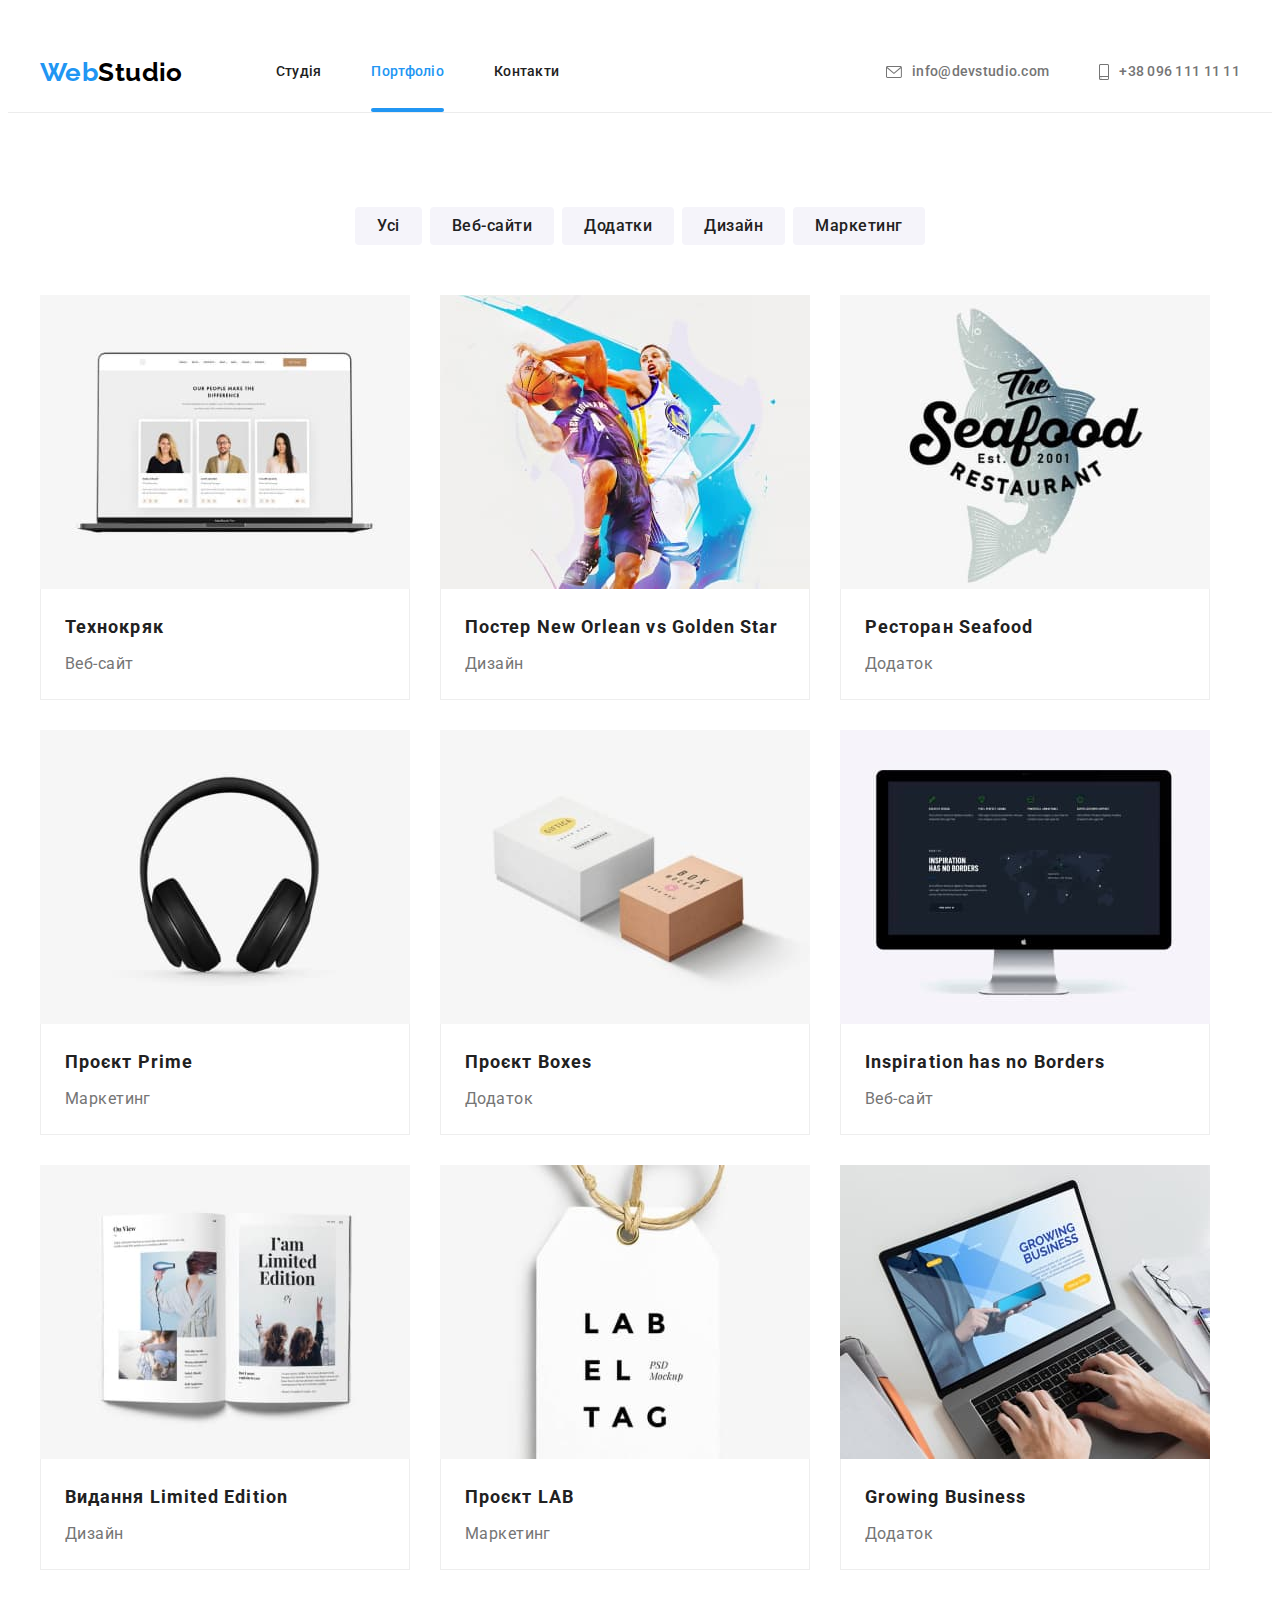
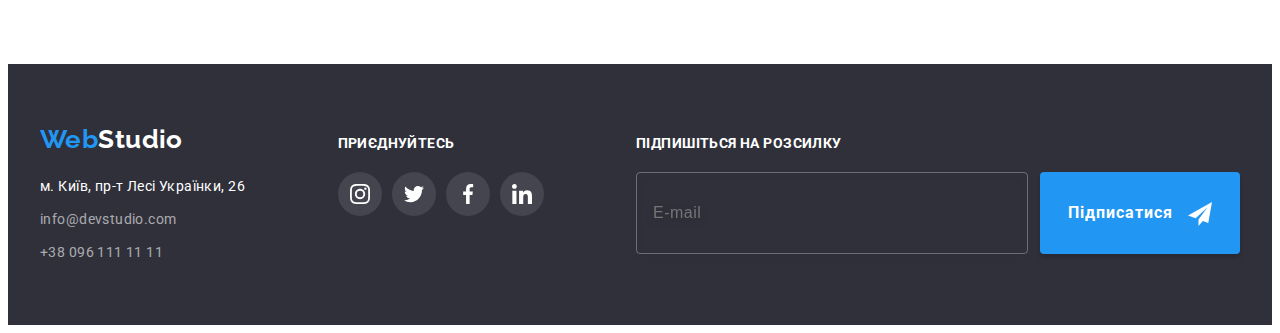
==== portfolio.html @ 9d27f226 "Initial commit" ====
<!DOCTYPE html>
<html lang="uk">
  <head>
    <meta charset="UTF-8" />
    <meta http-equiv="X-UA-Compatible" content="IE=edge" />
    <meta name="viewport" content="width=device-width, initial-scale=1.0" />
    <title>Portfolio</title>
    <link rel="preconnect" href="https://fonts.googleapis.com" />
    <link rel="preconnect" href="https://fonts.gstatic.com" crossorigin />
    <link
      href="https://fonts.googleapis.com/css2?family=Raleway:wght@700&family=Roboto:wght@400;500;700;900&display=swap"
      rel="stylesheet"
    />
    <link
      rel="stylesheet"
      href="https://cdnjs.cloudflare.com/ajax/libs/modern-normalize/1.1.0/modern-normalize.min.css"
      integrity="sha512-wpPYUAdjBVSE4KJnH1VR1HeZfpl1ub8YT/NKx4PuQ5NmX2tKuGu6U/JRp5y+Y8XG2tV+wKQpNHVUX03MfMFn9Q=="
      crossorigin="anonymous"
      referrerpolicy="no-referrer"
    />
    <link rel="stylesheet" href="./css/styles.css" />
  </head>
  <body>
    <header class="page-header">
      <div class="container header-container">
        <nav class="nav-header">
          <a class="logo logo-first" lang="en" href="./index.html"
            >Web<span class="logo-header">Studio</span></a
          >
          <ul class="list nav-list">
            <li>
              <a class="nav-link" href="./index.html">Студія</a>
            </li>
            <li>
              <a class="nav-link link-current" href="./portfolio.html">Портфоліо</a>
            </li>
            <li>
              <a class="nav-link" href="#">Контакти</a>
            </li>
          </ul>
        </nav>
        <div class="contact-box">
          <ul class="list contact-list">
            <li>
              <a class="contact-link" href="mailto:info@devstudio.com">
                <svg class="mail-icon" width="16" height="12">
                  <use href="./images/icons.svg#envelope"></use></svg
                >info@devstudio.com
              </a>
            </li>
            <li>
              <a class="contact-link" href="tel:+380961111111">
                <svg class="phone-icon" width="10" height="16">
                  <use href="./images/icons.svg#smartphone"></use></svg
                >+38 096 111 11 11</a
              >
            </li>
          </ul>
        </div>
      </div>
    </header>
    <main>
      <section class="section section-portfolio">
        <div class="container">
          <h1 class="visually-hidden">Наші роботи</h1>
          <ul class="list button-list">
            <li class="button-item">
              <button class="button-portfolio" type="button">Усі</button>
            </li>
            <li class="button-item">
              <button class="button-portfolio" type="button">Веб-сайти</button>
            </li>
            <li class="button-item">
              <button class="button-portfolio" type="button">Додатки</button>
            </li>
            <li class="button-item">
              <button class="button-portfolio" type="button">Дизайн</button>
            </li>
            <li class="button-item">
              <button class="button-portfolio" type="button">Маркетинг</button>
            </li>
          </ul>
          <ul class="list cards-list">
            <li class="card-item">
              <a href="" class="cards-link link">
                <div class="cards-wrap">
                  <img src="./images/work1.jpg" alt="Екран з картками співробітників" width="370" />
                  <p class="cards-text">
                    Ресурс пропонує комплексні пропозиції з різним рівнем функціоналу та сервісів.
                    Все це дозволить відвідувачу отримати вичерпні відомості про компанію чи
                    приватну особу.
                  </p>
                </div>
                <div class="works-box">
                  <h2 class="works-title">Технокряк</h2>
                  <p class="works-sub-title">Веб-сайт</p>
                </div>
              </a>
            </li>
            <li class="card-item">
              <a href="" class="cards-link link">
                <div class="cards-wrap">
                  <img src="./images/work2.jpg" alt="Два баскетболисти з м'ячем" width="370" />
                  <p class="cards-text">
                    Ресурс пропонує комплексні пропозиції з різним рівнем функціоналу та сервісів.
                    Все це дозволить відвідувачу отримати вичерпні відомості про компанію чи
                    приватну особу.
                  </p>
                </div>
                <div class="works-box">
                  <h2 class="works-title">
                    Постер <span lang="en">New Orlean vs Golden Star</span>
                  </h2>
                  <p class="works-sub-title">Дизайн</p>
                </div>
              </a>
            </li>
            <li class="card-item">
              <a href="" class="cards-link link">
                <div class="cards-wrap">
                  <img
                    src="./images/work3.jpg"
                    alt="Логотип ресторану морської кухні"
                    width="370"
                  />
                  <p class="cards-text">
                    Ресурс пропонує комплексні пропозиції з різним рівнем функціоналу та сервісів.
                    Все це дозволить відвідувачу отримати вичерпні відомості про компанію чи
                    приватну особу.
                  </p>
                </div>
                <div class="works-box">
                  <h2 class="works-title">Ресторан <span lang="en">Seafood</span></h2>
                  <p class="works-sub-title">Додаток</p>
                </div>
              </a>
            </li>
            <li class="card-item">
              <a href="" class="cards-link link">
                <div class="cards-wrap">
                  <img src="./images/work4.jpg" alt="Навушники" width="370" />
                  <p class="cards-text">
                    Ресурс пропонує комплексні пропозиції з різним рівнем функціоналу та сервісів.
                    Все це дозволить відвідувачу отримати вичерпні відомості про компанію чи
                    приватну особу.
                  </p>
                </div>
                <div class="works-box">
                  <h2 class="works-title">Проєкт <span lang="en">Prime</span></h2>
                  <p class="works-sub-title">Маркетинг</p>
                </div>
              </a>
            </li>
            <li class="card-item">
              <a href="" class="cards-link link">
                <div class="cards-wrap">
                  <img src="./images/work5.jpg" alt="Дві коробки" width="370" />
                  <p class="cards-text">
                    Ресурс пропонує комплексні пропозиції з різним рівнем функціоналу та сервісів.
                    Все це дозволить відвідувачу отримати вичерпні відомості про компанію чи
                    приватну особу.
                  </p>
                </div>
                <div class="works-box">
                  <h2 class="works-title">Проєкт <span lang="en">Boxes</span></h2>
                  <p class="works-sub-title">Додаток</p>
                </div>
              </a>
            </li>
            <li class="card-item">
              <a href="" class="cards-link link">
                <div class="cards-wrap">
                  <img src="./images/work6.jpg" alt="Комп'ютер" width="370" />
                  <p class="cards-text">
                    Ресурс пропонує комплексні пропозиції з різним рівнем функціоналу та сервісів.
                    Все це дозволить відвідувачу отримати вичерпні відомості про компанію чи
                    приватну особу.
                  </p>
                </div>
                <div class="works-box">
                  <h2 lang="en" class="works-title">Inspiration has no Borders</h2>
                  <p class="works-sub-title">Веб-сайт</p>
                </div>
              </a>
            </li>
            <li class="card-item">
              <a href="" class="cards-link link">
                <div class="cards-wrap">
                  <img src="./images/work7.jpg" alt="Відкрита книга" width="370" />
                  <p class="cards-text">
                    Ресурс пропонує комплексні пропозиції з різним рівнем функціоналу та сервісів.
                    Все це дозволить відвідувачу отримати вичерпні відомості про компанію чи
                    приватну особу.
                  </p>
                </div>
                <div class="works-box">
                  <h2 class="works-title">Видання <span lang="en">Limited Edition</span></h2>
                  <p class="works-sub-title">Дизайн</p>
                </div>
              </a>
            </li>
            <li class="card-item">
              <a href="" class="cards-link link">
                <div class="cards-wrap">
                  <img src="./images/work8.jpg" alt="Етикетка" width="370" />
                  <p class="cards-text">
                    Ресурс пропонує комплексні пропозиції з різним рівнем функціоналу та сервісів.
                    Все це дозволить відвідувачу отримати вичерпні відомості про компанію чи
                    приватну особу.
                  </p>
                </div>
                <div class="works-box">
                  <h2 class="works-title">Проєкт <span lang="en">LAB</span></h2>
                  <p class="works-sub-title">Маркетинг</p>
                </div>
              </a>
            </li>
            <li class="card-item">
              <a href="" class="cards-link link">
                <div class="cards-wrap">
                  <img src="./images/work9.jpg" alt="Робота на ноутбуці" width="370" />
                  <p class="cards-text">
                    Ресурс пропонує комплексні пропозиції з різним рівнем функціоналу та сервісів.
                    Все це дозволить відвідувачу отримати вичерпні відомості про компанію чи
                    приватну особу.
                  </p>
                </div>
                <div class="works-box">
                  <h2 class="works-title" lang="en">Growing Business</h2>
                  <p class="works-sub-title">Додаток</p>
                </div>
              </a>
            </li>
          </ul>
        </div>
      </section>
    </main>
    <footer class="footer">
      <div class="container footer-container">
        <div class="footer-box">
          <a class="logo logo-second" lang="en" href="./index.html"
            >Web<span class="logo-footer">Studio</span></a
          >
          <address>
            <ul class="list">
              <li class="address-item">
                <a
                  class="footer-address link"
                  href="https://goo.gl/maps/CPtrU1FHBa2aNyZL9"
                  target="_blank"
                  rel="noopener noreferrer nofollow"
                  >м. Київ, пр-т Лесі Українки, 26</a
                >
              </li>
              <li class="address-item">
                <a class="footer-link link" href="mailto:info@devstudio.com">info@devstudio.com</a>
              </li>
              <li class="address-item">
                <a class="footer-link link" href="tel:+380961111111">+38 096 111 11 11</a>
              </li>
            </ul>
          </address>
        </div>
        <div class="join">
          <p class="subscribe-title">Приєднуйтесь</p>
          <ul class="join-list list">
            <li class="join-item">
              <a class="join-link link" href=""
                ><svg width="20" height="20">
                  <use href="./images/icons.svg#instagram"></use>
                </svg>
              </a>
            </li>
            <li class="join-item">
              <a class="join-link link" href=""
                ><svg width="20" height="20">
                  <use href="./images/icons.svg#twitter"></use>
                </svg>
              </a>
            </li>
            <li class="join-item">
              <a class="join-link link" href=""
                ><svg width="20" height="20">
                  <use href="./images/icons.svg#facebook"></use>
                </svg>
              </a>
            </li>
            <li class="join-item">
              <a class="join-link link" href=""
                ><svg width="20" height="20">
                  <use href="./images/icons.svg#linkedin"></use>
                </svg>
              </a>
            </li>
          </ul>
        </div>
        <div class="subscribe">
          <p class="subscribe-title">Підпишіться на розсилку</p>
          <form class="subscribe-form">
            <input class="subscribe-input" type="email" name="e-mail" placeholder="E-mail" />
            <button type="submit" class="subscribe-button">
              Підписатися
              <svg width="24" height="24" class="subscribe-icon">
                <use href="./images/icons.svg#icon-send"></use>
              </svg>
            </button>
          </form>
        </div>
      </div>
    </footer>
  </body>
</html>
---- css/styles.css ----
:root {
  --primary-text-color: #757575;
  --primary-dark-color: #212121;
  --secondary-dark-color: #000000;
  --accent-color: #2196f3;
  --primary-light-color: #ffffff;
  --background-dark-color: #2f303a;
  --background-light-color: #f5f5f5;
  --background-secondary-light: #f5f4fa;
  --accent-secondary-color: #188ce8;
  --secondary-light-color: rgba(255, 255, 255, 0.6);
  --border-color: #ececec;
  --border-card-color: #eeeeee;
  --timing-function: cubic-bezier(0.4, 0, 0.2, 1);
}

body {
  background-color: var(--primary-light-color);
  color: var(--primary-text-color);
  font-family: 'Roboto', sans-serif;
  letter-spacing: 0.03em;
  font-size: 14px;
}

p,
h1,
h2,
h3,
h4,
h5,
h6 {
  margin: 0;
}
ul,
ol {
  margin: 0;
  padding-left: 0;
}
button {
  cursor: pointer;
}
address {
  font-style: normal;
}
img {
  display: block;
}

/*--------------------------HEADER---------------------------*/
.container {
  width: 1200px;
  padding-left: 15px;
  padding-right: 15px;
  margin: 0 auto;
  /*outline: 2px solid red;*/
}

.page-header {
  padding-top: 24px;
  border-bottom: 1px solid var(--border-color);
}

.section {
  padding-top: 94px;
  padding-bottom: 94px;
  margin: 0 auto;
}

.nav-header,
.nav-list,
.header-container,
.contact-list {
  display: flex;
  align-items: center;
}

.header-container {
  justify-content: space-between;
}

.nav-list,
.contact-list {
  gap: 50px;
}

.logo {
  font-family: 'Raleway';
  font-weight: 700;
  font-size: 26px;
  line-height: 1.19;
  color: var(--accent-color);
  text-decoration: none;
}

.logo-first {
  margin-right: 93px;
}
.logo-header {
  color: var(--secondary-dark-color);
}

.logo-footer {
  color: var(--primary-light-color);
}

.logo-second {
  display: inline-block;
  margin-bottom: 20px;
}

.list {
  list-style: none;
}

.mail-icon {
  margin-right: 10px;
  fill: currentColor;
}

.phone-icon {
  margin-right: 10px;
  fill: currentColor;
  padding: 0;
}

.nav-link,
.contact-link {
  display: flex;
  align-items: center;
  font-weight: 500;
  line-height: 1.14;
  letter-spacing: 0.02em;
  text-decoration: none;
}

.nav-link {
  color: var(--primary-dark-color);
  padding: 32px 0;
  transition: color 250ms var(--timing-function);
}

.contact-link {
  color: var(--primary-text-color);
  transition: color 250ms var(--timing-function);
}

.nav-link:hover,
.nav-link:focus {
  color: var(--accent-color);
}

.contact-link:hover,
.contact-link:focus {
  color: var(--accent-color);
}

.link-current {
  color: var(--accent-color);
  position: relative;
}

.link-current::after {
  content: '';
  position: absolute;
  bottom: 0%;
  display: block;
  width: 100%;
  height: 4px;
  background-color: var(--accent-color);
  border-radius: 2px;
}

.link {
  text-decoration: none;
}

/*--------------------HERO---------------------------*/
.main-section {
  max-width: 1600px;
  height: 600px;
  margin: 0 auto;
  background-color: var(--background-dark-color);
  background-image: linear-gradient(to right, rgba(47, 48, 58, 0.4), rgba(47, 48, 58, 0.4)),
    url(../images/hero.jpg);
  background-repeat: no-repeat;
  background-position: center;
  background-size: cover;
  text-align: center;
  padding-top: 200px;
  padding-bottom: 200px;
}

.main-title {
  max-width: 696px;
  height: 120px;
  margin: 0 auto;
  font-weight: 900;
  font-size: 44px;
  line-height: 1.36;
  letter-spacing: 0.06em;
  text-transform: uppercase;
  color: var(--primary-light-color);
}

.button {
  display: inline-block;
  box-sizing: border-box;
  padding: 10px 32px;
  margin-top: 30px;
  font-family: inherit;
  font-weight: 700;
  font-size: 16px;
  line-height: 1.88;
  letter-spacing: 0.06em;
  color: var(--primary-light-color);
  background-color: var(--accent-color);
  box-shadow: 0px 4px 4px rgba(0, 0, 0, 0.15);
  border-radius: 4px;
  border-color: transparent;
  transition: background-color 250ms var(--timing-function);
}

.button:hover,
.button:focus {
  background-color: var(--accent-secondary-color);
}

/*----------------НАШІ ПЕРЕВАГИ-------------------------*/

.visually-hidden {
  position: absolute;
  width: 1px;
  height: 1px;
  margin: -1px;
  border: 0;
  padding: 0;
  white-space: nowrap;
  clip-path: inset(100%);
  clip: rect(0 0 0 0);
  overflow: hidden;
}

.benefits-list {
  display: flex;
  gap: 30px;
}

.benefits-box {
  display: flex;
  width: 270px;
  height: 120px;
  justify-content: center;
  align-items: center;
  margin-bottom: 30px;
  background-color: var(--background-secondary-light);
  border-radius: 4px;
}

.section-title {
  margin-bottom: 50px;
  font-size: 36px;
  line-height: 1.17;
  text-align: center;
  color: var(--primary-dark-color);
}

.content-titles {
  margin-bottom: 10px;
  font-size: 14px;
  line-height: 1.14;
  text-transform: uppercase;
  color: var(--primary-dark-color);
}

.text {
  line-height: 1.71;
  color: var(--primary-text-color);
}

/*---------------------ЧИМ МИ ЗАЙМАЄМОСЯ-------------------------*/

.work-section {
  padding-top: 0px;
}

.work-list {
  display: flex;
  gap: 30px;
  margin-top: 50px;
}

.work-item {
  flex-basis: calc((100% - 60px) / 3);
  position: relative;
}

.work-thumb {
  font-family: 'Roboto';
  font-weight: 700;
  line-height: 1.14;
  text-transform: uppercase;
  text-align: center;
  color: var(--primary-light-color);
  padding-top: 27px;
  padding-bottom: 27px;
  width: 100%;

  background-color: rgba(47, 48, 58, 0.8);
  position: absolute;
  bottom: 0;
}

/*------------------------------------НАША КОМАНДА-----------------------------*/

.section-team {
  background-color: var(--background-secondary-light);
}

.staff-box {
  padding-top: 30px;
  padding-bottom: 30px;
}
.team-item {
  background-color: var(--primary-light-color);
  box-shadow: 0px 1px 3px rgba(0, 0, 0, 0.12), 0px 1px 1px rgba(0, 0, 0, 0.14),
    0px 2px 1px rgba(0, 0, 0, 0.2);
  border-radius: 0px 0px 4px 4px;
}

.team-list {
  display: flex;
  gap: 30px;
}

.team-item {
  width: calc((100% -90px) / 4);
}

.staff-title {
  margin-bottom: 10px;
  font-weight: 500;
  font-size: 16px;
  line-height: 1.19;
  text-align: center;
  color: var(--primary-dark-color);
}

.staff-position {
  font-size: 16px;
  line-height: 1.19;
  text-align: center;
  margin-bottom: 16px;
}

.team-social-list {
  display: flex;
  justify-content: center;
  align-items: center;
  gap: 10px;
}

.team-social-item {
  width: 44px;
  height: 44px;
}

.team-social-link {
  width: 100%;
  height: 100%;
  border-radius: 50%;
  display: flex;
  justify-content: center;
  align-items: center;
  fill: #afb1b8;
  transition: background-color 250ms var(--timing-function), fill 250ms var(--timing-function);
}

.team-social-link:hover,
.team-social-link:focus {
  background-color: var(--accent-color);
  fill: var(--primary-light-color);
}

/*---------------ПОСТІЙНІ КЛІЄНТИ------------------------*/

.clients-list {
  display: flex;
  gap: 30px;
}

.clients-link {
  width: 170px;
  height: 92px;
  border: 1px solid #afb1b8;
  border-radius: 4px;
  fill: #afb1b8;
  display: flex;
  justify-content: center;
  align-items: center;
  transition: fill 250ms var(--timing-function), border 250ms var(--timing-function);
}

.clients-link:hover,
.clients-link:focus {
  fill: var(--accent-color);
  border: 1px solid var(--accent-color);
}

/*---------------------FOOTER---------------------------------*/
.footer {
  background-color: #2f303a;
  padding-top: 60px;
  padding-bottom: 60px;
}

.footer-container {
  display: flex;
  align-items: baseline;
  justify-content: space-between;
}

.footer-address {
  display: inline-block;
  line-height: 1.71;
  color: var(--primary-light-color);
}

.address-item:not(:last-child) {
  margin-bottom: 9px;
}

.footer-link {
  display: inline-block;
  font-style: normal;
  line-height: 1.71;
  color: var(--secondary-light-color);
  transition: color 250ms var(--timing-function);
}

.footer-link:hover,
.footer-link:focus {
  color: var(--accent-color);
}

.join-list {
  display: flex;
  gap: 10px;
}
.join-item {
  width: 44px;
  height: 44px;
}

.join-link {
  width: 100%;
  height: 100%;
  display: flex;
  justify-content: center;
  align-items: center;
  border-radius: 50%;
  fill: var(--primary-light-color);
  background-color: rgba(255, 255, 255, 0.1);
  transition: background-color 250ms var(--timing-function);
}

.join-link:hover,
.join-link:focus {
  background-color: var(--accent-color);
}

.subscribe-title {
  font-style: normal;
  font-weight: 700;
  line-height: 1.14;
  text-transform: uppercase;
  color: var(--primary-light-color);
  margin-bottom: 20px;
}
.subscribe-form {
  display: flex;
}

.subscribe-input {
  width: 358px;
  height: 50px;
  margin-right: 12px;
  background-color: inherit;
  color: var(--primary-light-color);
  border: 1px solid rgba(255, 255, 255, 0.3);
  filter: drop-shadow(0px 4px 4px rgba(0, 0, 0, 0.15));
  border-radius: 4px;
  padding: 15px 16px;
}

.subscribe-input::placeholder {
  font-family: inherit;
  font-style: normal;
  font-weight: 400;
  font-size: 16px;
  line-height: 1.25;
  align-items: center;
  letter-spacing: 0.03em;
}
.subscribe-button {
  min-width: 200px;
  padding: 10px 28px;
  background-color: var(--accent-color);
  box-shadow: 0px 4px 4px rgba(0, 0, 0, 0.15);
  border-radius: 4px;
  border: transparent;
  font-family: inherit;
  font-style: normal;
  font-weight: 700;
  font-size: 16px;
  line-height: 1.88;
  align-items: center;
  text-align: center;
  letter-spacing: 0.06em;
  color: var(--primary-light-color);
  transition: background-color 250ms var(--timing-function);
}

.subscribe-button:hover,
.subscribe-button:focus {
  background-color: var(--accent-secondary-color);
}

.subscribe-icon {
  vertical-align: middle;
  margin-left: 10px;
}

/*----------------------PORTFOLIO------------------------------*/
.works-title {
  font-size: 18px;
  line-height: 2;
  letter-spacing: 0.06em;
  color: var(--primary-dark-color);
}

.works-sub-title {
  font-size: 16px;
  line-height: 1.88;
  color: var(--primary-text-color);
}

.button-portfolio {
  display: block;
  padding: 6px 22px;
  background: var(--background-secondary-light);
  font-family: inherit;
  font-weight: 500;
  font-size: 16px;
  line-height: 1.62;
  text-align: center;
  letter-spacing: 0.03em;
  color: var(--primary-dark-color);
  border-radius: 4px;
  border: transparent;
  transition-property: background-color, color, box-shadow;
  transition-duration: 250ms;
  transition-timing-function: var(--timing-function);
}

.button-portfolio:hover,
.button-portfolio:focus {
  background-color: var(--accent-color);
  color: var(--primary-light-color);
  box-shadow: 0px 3px 1px rgba(0, 0, 0, 0.1), 0px 1px 2px rgba(0, 0, 0, 0.08),
    0px 2px 2px rgba(0, 0, 0, 0.12);
}

.button-list {
  display: flex;
  justify-content: center;
  gap: 8px;
  margin-bottom: 50px;
}

.cards-list {
  display: flex;
  gap: 30px;
  flex-wrap: wrap;
  flex-basis: calc((100% - 60px) / 3);
}

.cards-link {
  display: block;
  transition: box-shadow 250ms var(--timing-function);
}
.cards-link:hover,
.cards-link:focus {
  box-shadow: 0px 1px 1px rgba(0, 0, 0, 0.12), 0px 4px 4px rgba(0, 0, 0, 0.06),
    1px 4px 6px rgba(0, 0, 0, 0.16);
}

.cards-wrap {
  position: relative;
  overflow: hidden;
}

.cards-text {
  position: absolute;
  top: 0;
  padding: 63px 24px;
  height: 100%;
  width: 100%;
  font-size: 18px;
  line-height: 1.56;
  color: var(--primary-light-color);
  background: rgba(33, 150, 243, 0.9);
  transform: translateY(100%);
  overflow: hidden;
  transition: transform 250ms var(--timing-function);
}

.card-item:hover .cards-text,
.card-item:focus .cards-text {
  transform: translateY(0%);
}

.works-box {
  padding: 20px 24px;
  border: 1px solid rgba(238, 238, 238, 1);
  border-top: none;
  background-color: rgba(255, 255, 255, 1);
}

.works-title {
  margin-bottom: 4px;
}

.backdrop {
  width: 100%;
  height: 100%;
  background-color: rgba(0, 0, 0, 0.1);
  position: fixed;
  top: 0;
  transition: opacity 250ms linear, visibility 300ms;
}

.modal {
  width: 528px;
  min-height: 581px;
  padding: 40px;
  background: var(--primary-light-color);
  box-shadow: 0px 1px 3px rgba(0, 0, 0, 0.12), 0px 1px 1px rgba(0, 0, 0, 0.14),
    0px 2px 1px rgba(0, 0, 0, 0.2);
  border-radius: 4px;
  position: absolute;
  top: 50%;
  left: 50%;
  transform: translate(-50%, -50%) scale(1);
  transition: transform 250ms linear;
}

.modal-close {
  width: 30px;
  height: 30px;
  background-color: transparent;
  border: 1px solid rgba(0, 0, 0, 0.1);
  border-radius: 50%;
  position: absolute;
  right: 8px;
  top: 8px;
  display: flex;
  align-items: center;
  justify-content: center;
}

.is-hidden {
  opacity: 0;
  visibility: hidden;
  pointer-events: none;
}

.is-hidden .modal {
  transform: translate(-50%, -50%) scale(0);
}

.modal-title {
  font-style: normal;
  font-weight: 700;
  font-size: 20px;
  line-height: 1.15;
  text-align: center;
  letter-spacing: 0.03em;
  color: var(--primary-dark-color);
  margin-bottom: 12px;
}

.input-field {
  margin-bottom: 10px;
}

.modal-label {
  font-style: normal;
  font-weight: 400;
  font-size: 12px;
  line-height: 1.17;
  letter-spacing: 0.01em;
  color: var(--primary-text-color);
  margin-bottom: 4px;
  display: block;
}

.input-wrap {
  position: relative;
}
.modal-input {
  width: 100%;
  height: 40px;
  border: 1px solid rgba(33, 33, 33, 0.2);
  border-radius: 4px;
  outline: transparent;
  cursor: pointer;
  padding: 12px 2px 12px 42px;
}

.modal-input:focus,
.modal-text:focus {
  border-color: var(--accent-color);
}

.modal-input:focus + .modal-icon {
  fill: var(--accent-color);
}

.modal-icon {
  position: absolute;
  left: 15px;
  top: 50%;
  transform: translateY(-50%);
}

.modal-text {
  display: block;
  width: 100%;
  height: 120px;
  padding: 12px 16px;
  resize: none;
  border: 1px solid rgba(33, 33, 33, 0.2);
  border-radius: 4px;
  outline: transparent;

  font-size: 12px;
  line-height: 1.17;
  letter-spacing: 0.01em;
}

.modal-button {
  display: block;
  box-sizing: border-box;
  padding: 10px 52px;
  margin: 0 auto;
  font-family: inherit;
  font-weight: 700;
  font-size: 16px;
  line-height: 1.88;
  letter-spacing: 0.06em;
  color: var(--primary-light-color);
  background-color: var(--accent-color);
  box-shadow: 0px 4px 4px rgba(0, 0, 0, 0.15);
  border-radius: 4px;
  border-color: transparent;
  transition: background-color 250ms var(--timing-function);
}

.modal-button:hover,
.modal-button:focus {
  background-color: var(--accent-secondary-color);
}

.policy-field {
  margin-top: 20px;
  margin-bottom: 30px;
  display: flex;
  justify-content: center;
}

.policy-label {
  display: flex;
  align-items: center;
}

.policy-icon {
  border: 2px solid var(--secondary-dark-color);
  border-radius: 2px;
  box-shadow: 0px 4px 4px rgba(0, 0, 0, 0.25);
  margin-right: 7px;
  transition: background-color 250ms var(--timing-function), border 250ms var(--timing-function);
}

.policy-link {
  color: var(--accent-color);
  margin-left: 3px;
}

.policy-input:checked + .policy-label > .policy-icon {
  background-color: var(--accent-color);
  border: #2196f3;
}
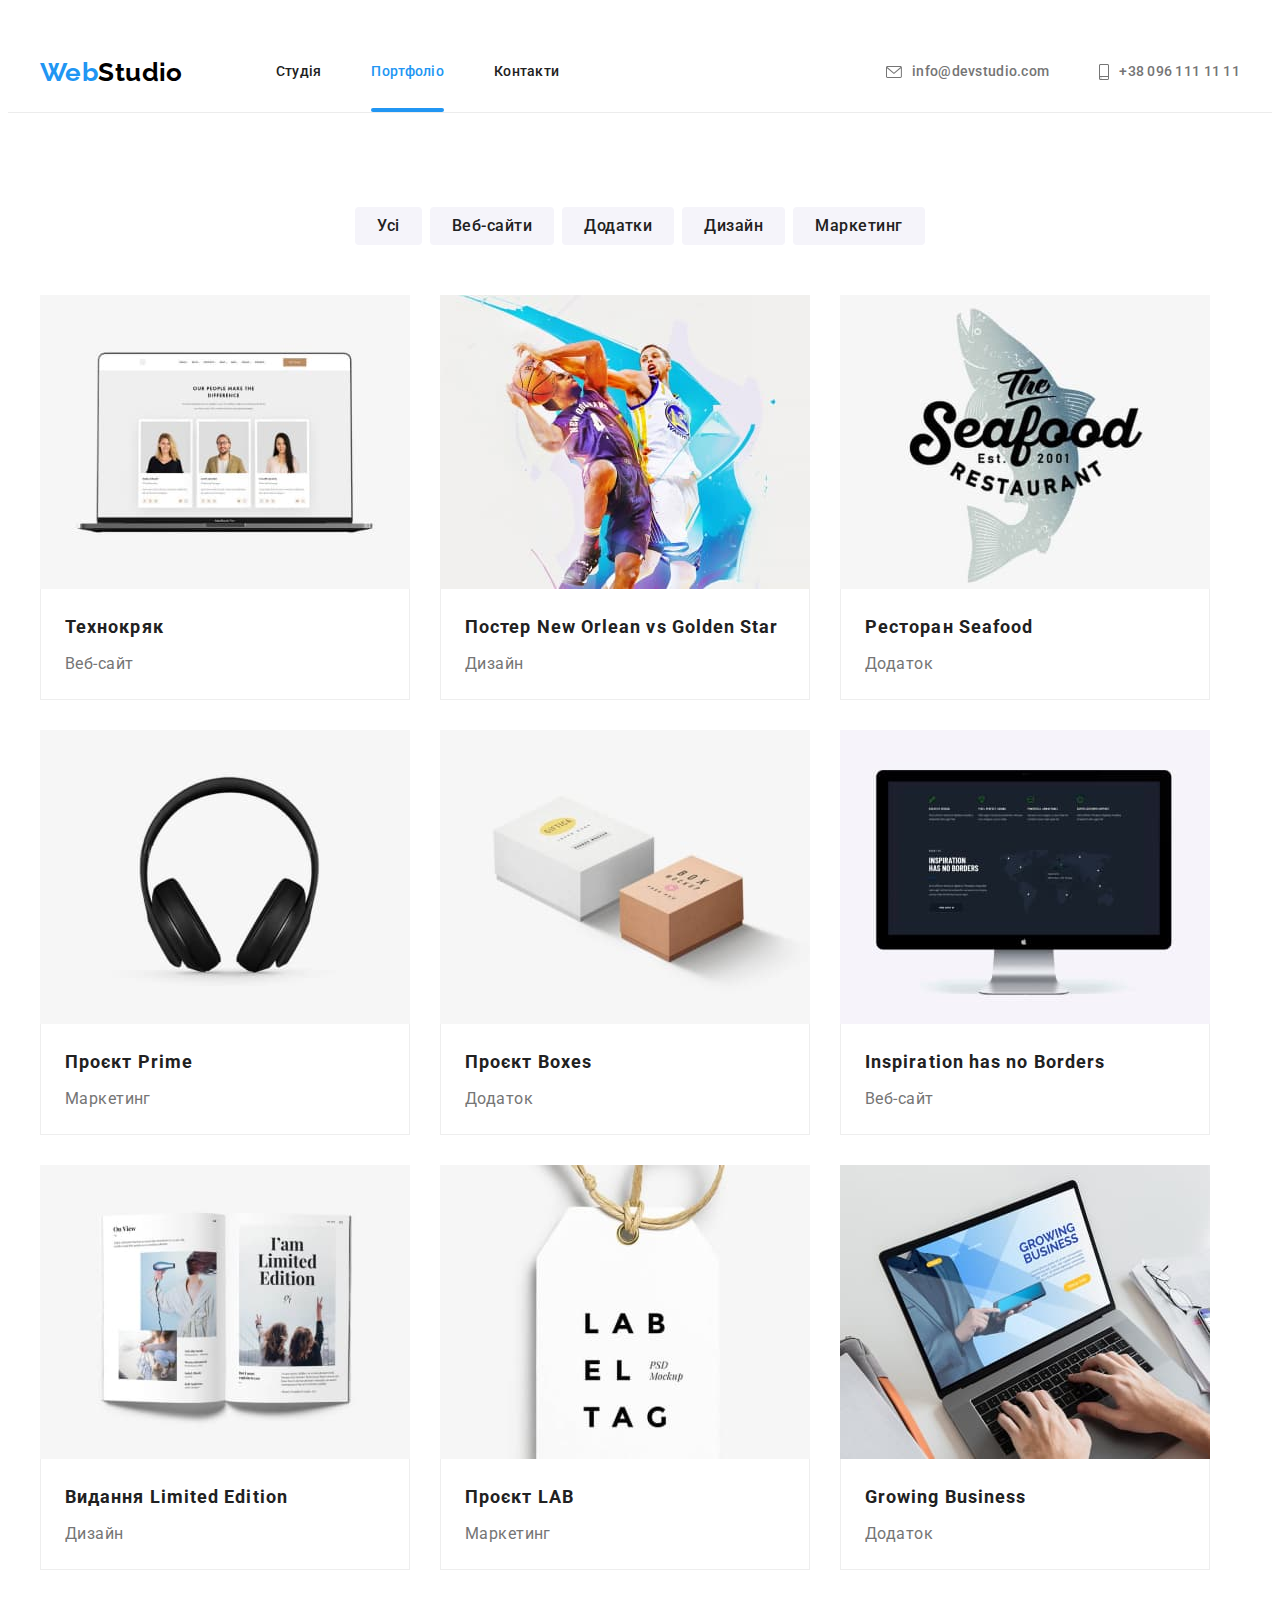
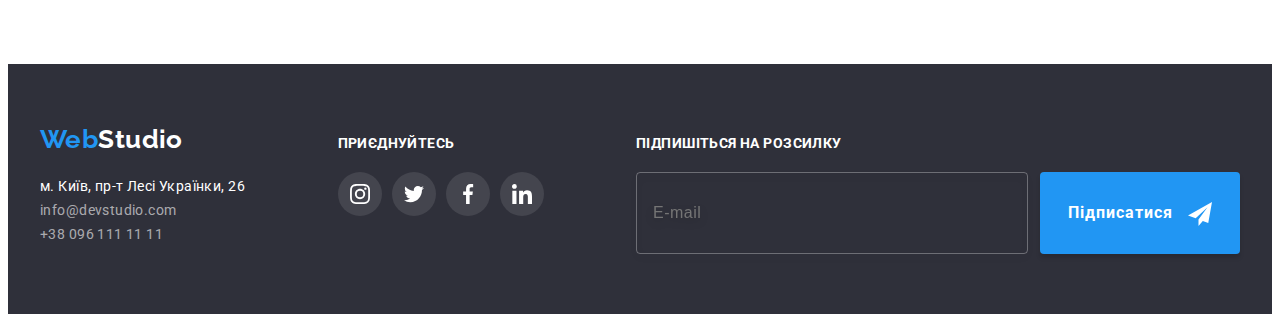
==== commit 8ba1f8a5: "add styles css" ====
--- a/portfolio.html
+++ b/portfolio.html
@@ -21,36 +21,36 @@
     <link rel="stylesheet" href="./css/styles.css" />
   </head>
   <body>
-    <header class="page-header">
-      <div class="container header-container">
-        <nav class="nav-header">
-          <a class="logo logo-first" lang="en" href="./index.html"
-            >Web<span class="logo-header">Studio</span></a
+    <header class="header">
+      <div class="container header__container">
+        <nav class="header__navigation">
+          <a class="logo header__logo" lang="en" href="./index.html"
+            >Web<span class="header__logo--dark">Studio</span></a
           >
           <ul class="list nav-list">
+            <li class="nav-list__item">
+              <a class="nav-list__link" href="./index.html">Студія</a>
+            </li>
+            <li class="nav-list__item">
+              <a class="nav-list__link link-current" href="./portfolio.html">Портфоліо</a>
+            </li>
+            <li class="nav-list__item">
+              <a class="nav-list__link" href="#">Контакти</a>
+            </li>
+          </ul>
+        </nav>
+        <div class="contact">
+          <ul class="list contact__list">
             <li>
-              <a class="nav-link" href="./index.html">Студія</a>
-            </li>
-            <li>
-              <a class="nav-link link-current" href="./portfolio.html">Портфоліо</a>
-            </li>
-            <li>
-              <a class="nav-link" href="#">Контакти</a>
-            </li>
-          </ul>
-        </nav>
-        <div class="contact-box">
-          <ul class="list contact-list">
-            <li>
-              <a class="contact-link" href="mailto:info@devstudio.com">
-                <svg class="mail-icon" width="16" height="12">
+              <a class="contact__link" href="mailto:info@devstudio.com">
+                <svg class="contact__mail-icon" width="16" height="12">
                   <use href="./images/icons.svg#envelope"></use></svg
                 >info@devstudio.com
               </a>
             </li>
             <li>
-              <a class="contact-link" href="tel:+380961111111">
-                <svg class="phone-icon" width="10" height="16">
+              <a class="contact__link" href="tel:+380961111111">
+                <svg class="contact__phone-icon" width="10" height="16">
                   <use href="./images/icons.svg#smartphone"></use></svg
                 >+38 096 111 11 11</a
               >
@@ -60,174 +60,174 @@
       </div>
     </header>
     <main>
-      <section class="section section-portfolio">
-        <div class="container">
+      <section class="portfolio section">
+        <div class="portfolio__container container">
           <h1 class="visually-hidden">Наші роботи</h1>
-          <ul class="list button-list">
-            <li class="button-item">
-              <button class="button-portfolio" type="button">Усі</button>
-            </li>
-            <li class="button-item">
-              <button class="button-portfolio" type="button">Веб-сайти</button>
-            </li>
-            <li class="button-item">
-              <button class="button-portfolio" type="button">Додатки</button>
-            </li>
-            <li class="button-item">
-              <button class="button-portfolio" type="button">Дизайн</button>
-            </li>
-            <li class="button-item">
-              <button class="button-portfolio" type="button">Маркетинг</button>
-            </li>
-          </ul>
-          <ul class="list cards-list">
-            <li class="card-item">
-              <a href="" class="cards-link link">
-                <div class="cards-wrap">
+          <ul class="button-list list">
+            <li class="button-list_item">
+              <button class="button-list__btn" type="button">Усі</button>
+            </li>
+            <li class="button-list__item">
+              <button class="button-list__btn" type="button">Веб-сайти</button>
+            </li>
+            <li class="button-list__item">
+              <button class="button-list__btn" type="button">Додатки</button>
+            </li>
+            <li class="button-list__item">
+              <button class="button-list__btn" type="button">Дизайн</button>
+            </li>
+            <li class="button-list__item">
+              <button class="button-list__btn" type="button">Маркетинг</button>
+            </li>
+          </ul>
+          <ul class="list cardset">
+            <li class="cardset__item">
+              <a href="" class="cardset__link link">
+                <div class="cardset__wrap">
                   <img src="./images/work1.jpg" alt="Екран з картками співробітників" width="370" />
-                  <p class="cards-text">
-                    Ресурс пропонує комплексні пропозиції з різним рівнем функціоналу та сервісів.
-                    Все це дозволить відвідувачу отримати вичерпні відомості про компанію чи
-                    приватну особу.
-                  </p>
-                </div>
-                <div class="works-box">
-                  <h2 class="works-title">Технокряк</h2>
-                  <p class="works-sub-title">Веб-сайт</p>
-                </div>
-              </a>
-            </li>
-            <li class="card-item">
-              <a href="" class="cards-link link">
-                <div class="cards-wrap">
+                  <p class="cardset__text">
+                    Ресурс пропонує комплексні пропозиції з різним рівнем функціоналу та сервісів.
+                    Все це дозволить відвідувачу отримати вичерпні відомості про компанію чи
+                    приватну особу.
+                  </p>
+                </div>
+                <div class="cardset__box">
+                  <h2 class="cardset__title">Технокряк</h2>
+                  <p class="cardset__sub-title">Веб-сайт</p>
+                </div>
+              </a>
+            </li>
+            <li class="cardset__item">
+              <a href="" class="cardset__link link">
+                <div class="cardset__wrap">
                   <img src="./images/work2.jpg" alt="Два баскетболисти з м'ячем" width="370" />
-                  <p class="cards-text">
-                    Ресурс пропонує комплексні пропозиції з різним рівнем функціоналу та сервісів.
-                    Все це дозволить відвідувачу отримати вичерпні відомості про компанію чи
-                    приватну особу.
-                  </p>
-                </div>
-                <div class="works-box">
-                  <h2 class="works-title">
+                  <p class="cardset__text">
+                    Ресурс пропонує комплексні пропозиції з різним рівнем функціоналу та сервісів.
+                    Все це дозволить відвідувачу отримати вичерпні відомості про компанію чи
+                    приватну особу.
+                  </p>
+                </div>
+                <div class="cardset__box">
+                  <h2 class="cardset__title">
                     Постер <span lang="en">New Orlean vs Golden Star</span>
                   </h2>
-                  <p class="works-sub-title">Дизайн</p>
-                </div>
-              </a>
-            </li>
-            <li class="card-item">
-              <a href="" class="cards-link link">
-                <div class="cards-wrap">
+                  <p class="cardset__sub-title">Дизайн</p>
+                </div>
+              </a>
+            </li>
+            <li class="cardset__item">
+              <a href="" class="cardset__link link">
+                <div class="cardset__wrap">
                   <img
                     src="./images/work3.jpg"
                     alt="Логотип ресторану морської кухні"
                     width="370"
                   />
-                  <p class="cards-text">
-                    Ресурс пропонує комплексні пропозиції з різним рівнем функціоналу та сервісів.
-                    Все це дозволить відвідувачу отримати вичерпні відомості про компанію чи
-                    приватну особу.
-                  </p>
-                </div>
-                <div class="works-box">
-                  <h2 class="works-title">Ресторан <span lang="en">Seafood</span></h2>
-                  <p class="works-sub-title">Додаток</p>
-                </div>
-              </a>
-            </li>
-            <li class="card-item">
-              <a href="" class="cards-link link">
-                <div class="cards-wrap">
+                  <p class="cardset__text">
+                    Ресурс пропонує комплексні пропозиції з різним рівнем функціоналу та сервісів.
+                    Все це дозволить відвідувачу отримати вичерпні відомості про компанію чи
+                    приватну особу.
+                  </p>
+                </div>
+                <div class="cardset__box">
+                  <h2 class="cardset__title">Ресторан <span lang="en">Seafood</span></h2>
+                  <p class="cardset__sub-title">Додаток</p>
+                </div>
+              </a>
+            </li>
+            <li class="cardset__item">
+              <a href="" class="cardset__link link">
+                <div class="cardset__wrap">
                   <img src="./images/work4.jpg" alt="Навушники" width="370" />
-                  <p class="cards-text">
-                    Ресурс пропонує комплексні пропозиції з різним рівнем функціоналу та сервісів.
-                    Все це дозволить відвідувачу отримати вичерпні відомості про компанію чи
-                    приватну особу.
-                  </p>
-                </div>
-                <div class="works-box">
-                  <h2 class="works-title">Проєкт <span lang="en">Prime</span></h2>
-                  <p class="works-sub-title">Маркетинг</p>
-                </div>
-              </a>
-            </li>
-            <li class="card-item">
-              <a href="" class="cards-link link">
-                <div class="cards-wrap">
+                  <p class="cardset__text">
+                    Ресурс пропонує комплексні пропозиції з різним рівнем функціоналу та сервісів.
+                    Все це дозволить відвідувачу отримати вичерпні відомості про компанію чи
+                    приватну особу.
+                  </p>
+                </div>
+                <div class="cardset__box">
+                  <h2 class="cardset__title">Проєкт <span lang="en">Prime</span></h2>
+                  <p class="cardset__sub-title">Маркетинг</p>
+                </div>
+              </a>
+            </li>
+            <li class="cardset__item">
+              <a href="" class="cardset__link link">
+                <div class="cardset__wrap">
                   <img src="./images/work5.jpg" alt="Дві коробки" width="370" />
-                  <p class="cards-text">
-                    Ресурс пропонує комплексні пропозиції з різним рівнем функціоналу та сервісів.
-                    Все це дозволить відвідувачу отримати вичерпні відомості про компанію чи
-                    приватну особу.
-                  </p>
-                </div>
-                <div class="works-box">
-                  <h2 class="works-title">Проєкт <span lang="en">Boxes</span></h2>
-                  <p class="works-sub-title">Додаток</p>
-                </div>
-              </a>
-            </li>
-            <li class="card-item">
-              <a href="" class="cards-link link">
-                <div class="cards-wrap">
+                  <p class="cardset__text">
+                    Ресурс пропонує комплексні пропозиції з різним рівнем функціоналу та сервісів.
+                    Все це дозволить відвідувачу отримати вичерпні відомості про компанію чи
+                    приватну особу.
+                  </p>
+                </div>
+                <div class="cardset__box">
+                  <h2 class="cardset__title">Проєкт <span lang="en">Boxes</span></h2>
+                  <p class="cardset__sub-title">Додаток</p>
+                </div>
+              </a>
+            </li>
+            <li class="cardset__item">
+              <a href="" class="cardset__link link">
+                <div class="cardset__wrap">
                   <img src="./images/work6.jpg" alt="Комп'ютер" width="370" />
-                  <p class="cards-text">
-                    Ресурс пропонує комплексні пропозиції з різним рівнем функціоналу та сервісів.
-                    Все це дозволить відвідувачу отримати вичерпні відомості про компанію чи
-                    приватну особу.
-                  </p>
-                </div>
-                <div class="works-box">
-                  <h2 lang="en" class="works-title">Inspiration has no Borders</h2>
-                  <p class="works-sub-title">Веб-сайт</p>
-                </div>
-              </a>
-            </li>
-            <li class="card-item">
-              <a href="" class="cards-link link">
-                <div class="cards-wrap">
+                  <p class="cardset__text">
+                    Ресурс пропонує комплексні пропозиції з різним рівнем функціоналу та сервісів.
+                    Все це дозволить відвідувачу отримати вичерпні відомості про компанію чи
+                    приватну особу.
+                  </p>
+                </div>
+                <div class="cardset__box">
+                  <h2 lang="en" class="cardset__title">Inspiration has no Borders</h2>
+                  <p class="cardset__sub-title">Веб-сайт</p>
+                </div>
+              </a>
+            </li>
+            <li class="cardset__item">
+              <a href="" class="cardset__link link">
+                <div class="cardset__wrap">
                   <img src="./images/work7.jpg" alt="Відкрита книга" width="370" />
-                  <p class="cards-text">
-                    Ресурс пропонує комплексні пропозиції з різним рівнем функціоналу та сервісів.
-                    Все це дозволить відвідувачу отримати вичерпні відомості про компанію чи
-                    приватну особу.
-                  </p>
-                </div>
-                <div class="works-box">
-                  <h2 class="works-title">Видання <span lang="en">Limited Edition</span></h2>
-                  <p class="works-sub-title">Дизайн</p>
-                </div>
-              </a>
-            </li>
-            <li class="card-item">
-              <a href="" class="cards-link link">
-                <div class="cards-wrap">
+                  <p class="cardset__text">
+                    Ресурс пропонує комплексні пропозиції з різним рівнем функціоналу та сервісів.
+                    Все це дозволить відвідувачу отримати вичерпні відомості про компанію чи
+                    приватну особу.
+                  </p>
+                </div>
+                <div class="cardset__box">
+                  <h2 class="cardset__title">Видання <span lang="en">Limited Edition</span></h2>
+                  <p class="cardset__sub-title">Дизайн</p>
+                </div>
+              </a>
+            </li>
+            <li class="cardset__item">
+              <a href="" class="cardset__link link">
+                <div class="cardset__wrap">
                   <img src="./images/work8.jpg" alt="Етикетка" width="370" />
-                  <p class="cards-text">
-                    Ресурс пропонує комплексні пропозиції з різним рівнем функціоналу та сервісів.
-                    Все це дозволить відвідувачу отримати вичерпні відомості про компанію чи
-                    приватну особу.
-                  </p>
-                </div>
-                <div class="works-box">
-                  <h2 class="works-title">Проєкт <span lang="en">LAB</span></h2>
-                  <p class="works-sub-title">Маркетинг</p>
-                </div>
-              </a>
-            </li>
-            <li class="card-item">
-              <a href="" class="cards-link link">
-                <div class="cards-wrap">
+                  <p class="cardset__text">
+                    Ресурс пропонує комплексні пропозиції з різним рівнем функціоналу та сервісів.
+                    Все це дозволить відвідувачу отримати вичерпні відомості про компанію чи
+                    приватну особу.
+                  </p>
+                </div>
+                <div class="cardset__box">
+                  <h2 class="cardset__title">Проєкт <span lang="en">LAB</span></h2>
+                  <p class="cardset__sub-title">Маркетинг</p>
+                </div>
+              </a>
+            </li>
+            <li class="cardset__item">
+              <a href="" class="cardset__link link">
+                <div class="cardset__wrap">
                   <img src="./images/work9.jpg" alt="Робота на ноутбуці" width="370" />
-                  <p class="cards-text">
-                    Ресурс пропонує комплексні пропозиції з різним рівнем функціоналу та сервісів.
-                    Все це дозволить відвідувачу отримати вичерпні відомості про компанію чи
-                    приватну особу.
-                  </p>
-                </div>
-                <div class="works-box">
-                  <h2 class="works-title" lang="en">Growing Business</h2>
-                  <p class="works-sub-title">Додаток</p>
+                  <p class="cardset__text">
+                    Ресурс пропонує комплексні пропозиції з різним рівнем функціоналу та сервісів.
+                    Все це дозволить відвідувачу отримати вичерпні відомості про компанію чи
+                    приватну особу.
+                  </p>
+                </div>
+                <div class="cardset__box">
+                  <h2 class="cardset__title" lang="en">Growing Business</h2>
+                  <p class="cardset__sub-title">Додаток</p>
                 </div>
               </a>
             </li>
@@ -236,57 +236,61 @@
       </section>
     </main>
     <footer class="footer">
-      <div class="container footer-container">
+      <div class="container footer__container">
         <div class="footer-box">
-          <a class="logo logo-second" lang="en" href="./index.html"
-            >Web<span class="logo-footer">Studio</span></a
+          <a class="footer__logo logo" lang="en" href="./index.html"
+            >Web<span class="footer__logo--light">Studio</span></a
           >
           <address>
-            <ul class="list">
-              <li class="address-item">
+            <ul class="address-list list">
+              <li class="address-list__item">
                 <a
-                  class="footer-address link"
+                  class="address-list__link link"
                   href="https://goo.gl/maps/CPtrU1FHBa2aNyZL9"
                   target="_blank"
                   rel="noopener noreferrer nofollow"
                   >м. Київ, пр-т Лесі Українки, 26</a
                 >
               </li>
-              <li class="address-item">
-                <a class="footer-link link" href="mailto:info@devstudio.com">info@devstudio.com</a>
+              <li class="address-list__item">
+                <a class="address-list__contact-link link" href="mailto:info@devstudio.com"
+                  >info@devstudio.com</a
+                >
               </li>
-              <li class="address-item">
-                <a class="footer-link link" href="tel:+380961111111">+38 096 111 11 11</a>
+              <li class="address-list__item">
+                <a class="address-list__contact-link link" href="tel:+380961111111"
+                  >+38 096 111 11 11</a
+                >
               </li>
             </ul>
           </address>
         </div>
         <div class="join">
-          <p class="subscribe-title">Приєднуйтесь</p>
+          <p class="join__title">Приєднуйтесь</p>
           <ul class="join-list list">
-            <li class="join-item">
-              <a class="join-link link" href=""
+            <li class="join-list__item">
+              <a class="join-list__link link" href=""
                 ><svg width="20" height="20">
                   <use href="./images/icons.svg#instagram"></use>
                 </svg>
               </a>
             </li>
-            <li class="join-item">
-              <a class="join-link link" href=""
+            <li class="join-list__item">
+              <a class="join-list__link link" href=""
                 ><svg width="20" height="20">
                   <use href="./images/icons.svg#twitter"></use>
                 </svg>
               </a>
             </li>
-            <li class="join-item">
-              <a class="join-link link" href=""
+            <li class="join-list__item">
+              <a class="join-list__link link" href=""
                 ><svg width="20" height="20">
                   <use href="./images/icons.svg#facebook"></use>
                 </svg>
               </a>
             </li>
-            <li class="join-item">
-              <a class="join-link link" href=""
+            <li class="join-list__item">
+              <a class="join-list__link link" href=""
                 ><svg width="20" height="20">
                   <use href="./images/icons.svg#linkedin"></use>
                 </svg>
@@ -295,12 +299,12 @@
           </ul>
         </div>
         <div class="subscribe">
-          <p class="subscribe-title">Підпишіться на розсилку</p>
-          <form class="subscribe-form">
-            <input class="subscribe-input" type="email" name="e-mail" placeholder="E-mail" />
-            <button type="submit" class="subscribe-button">
+          <p class="subscribe__title">Підпишіться на розсилку</p>
+          <form class="subscribe__form">
+            <input class="subscribe__input" type="email" name="e-mail" placeholder="E-mail" />
+            <button type="submit" class="subscribe__button">
               Підписатися
-              <svg width="24" height="24" class="subscribe-icon">
+              <svg width="24" height="24" class="subscribe__icon">
                 <use href="./images/icons.svg#icon-send"></use>
               </svg>
             </button>
--- a/css/styles.css
+++ b/css/styles.css
@@ -55,7 +55,7 @@
   /*outline: 2px solid red;*/
 }
 
-.page-header {
+.header {
   padding-top: 24px;
   border-bottom: 1px solid var(--border-color);
 }
@@ -66,20 +66,20 @@
   margin: 0 auto;
 }
 
-.nav-header,
+.header__navigation,
 .nav-list,
-.header-container,
-.contact-list {
-  display: flex;
-  align-items: center;
-}
-
-.header-container {
+.header__container,
+.contact__list {
+  display: flex;
+  align-items: center;
+}
+
+.header__container {
   justify-content: space-between;
 }
 
 .nav-list,
-.contact-list {
+.contact__list {
   gap: 50px;
 }
 
@@ -92,18 +92,18 @@
   text-decoration: none;
 }
 
-.logo-first {
+.header__logo {
   margin-right: 93px;
 }
-.logo-header {
+.header__logo--dark {
   color: var(--secondary-dark-color);
 }
 
-.logo-footer {
-  color: var(--primary-light-color);
-}
-
-.logo-second {
+.footer__logo--light {
+  color: var(--primary-light-color);
+}
+
+.footer__logo {
   display: inline-block;
   margin-bottom: 20px;
 }
@@ -112,19 +112,19 @@
   list-style: none;
 }
 
-.mail-icon {
+.contact__mail-icon {
   margin-right: 10px;
   fill: currentColor;
 }
 
-.phone-icon {
+.contact__phone-icon {
   margin-right: 10px;
   fill: currentColor;
   padding: 0;
 }
 
-.nav-link,
-.contact-link {
+.nav-list__link,
+.contact__link {
   display: flex;
   align-items: center;
   font-weight: 500;
@@ -133,24 +133,24 @@
   text-decoration: none;
 }
 
-.nav-link {
+.nav-list__link {
   color: var(--primary-dark-color);
   padding: 32px 0;
   transition: color 250ms var(--timing-function);
 }
 
-.contact-link {
+.contact__link {
   color: var(--primary-text-color);
   transition: color 250ms var(--timing-function);
 }
 
-.nav-link:hover,
-.nav-link:focus {
+.nav-list__link:hover,
+.nav-list__link:focus {
   color: var(--accent-color);
 }
 
-.contact-link:hover,
-.contact-link:focus {
+.contact__link:hover,
+.contact__link:focus {
   color: var(--accent-color);
 }
 
@@ -175,7 +175,7 @@
 }
 
 /*--------------------HERO---------------------------*/
-.main-section {
+.hero {
   max-width: 1600px;
   height: 600px;
   margin: 0 auto;
@@ -190,7 +190,7 @@
   padding-bottom: 200px;
 }
 
-.main-title {
+.hero__title {
   max-width: 696px;
   height: 120px;
   margin: 0 auto;
@@ -202,7 +202,7 @@
   color: var(--primary-light-color);
 }
 
-.button {
+.hero__button {
   display: inline-block;
   box-sizing: border-box;
   padding: 10px 32px;
@@ -220,8 +220,8 @@
   transition: background-color 250ms var(--timing-function);
 }
 
-.button:hover,
-.button:focus {
+.hero__button:hover,
+.hero__button:focus {
   background-color: var(--accent-secondary-color);
 }
 
@@ -240,12 +240,12 @@
   overflow: hidden;
 }
 
-.benefits-list {
+.card-list {
   display: flex;
   gap: 30px;
 }
 
-.benefits-box {
+.card-list__wrapper {
   display: flex;
   width: 270px;
   height: 120px;
@@ -264,7 +264,7 @@
   color: var(--primary-dark-color);
 }
 
-.content-titles {
+.card-list__title {
   margin-bottom: 10px;
   font-size: 14px;
   line-height: 1.14;
@@ -272,14 +272,14 @@
   color: var(--primary-dark-color);
 }
 
-.text {
+.card-list__text {
   line-height: 1.71;
   color: var(--primary-text-color);
 }
 
 /*---------------------ЧИМ МИ ЗАЙМАЄМОСЯ-------------------------*/
 
-.work-section {
+.work {
   padding-top: 0px;
 }
 
@@ -289,12 +289,12 @@
   margin-top: 50px;
 }
 
-.work-item {
+.work-list__item {
   flex-basis: calc((100% - 60px) / 3);
   position: relative;
 }
 
-.work-thumb {
+.work-list__thumb {
   font-family: 'Roboto';
   font-weight: 700;
   line-height: 1.14;
@@ -312,15 +312,15 @@
 
 /*------------------------------------НАША КОМАНДА-----------------------------*/
 
-.section-team {
+.team {
   background-color: var(--background-secondary-light);
 }
 
-.staff-box {
+.team-list__box {
   padding-top: 30px;
   padding-bottom: 30px;
 }
-.team-item {
+.team-list__item {
   background-color: var(--primary-light-color);
   box-shadow: 0px 1px 3px rgba(0, 0, 0, 0.12), 0px 1px 1px rgba(0, 0, 0, 0.14),
     0px 2px 1px rgba(0, 0, 0, 0.2);
@@ -332,11 +332,11 @@
   gap: 30px;
 }
 
-.team-item {
+.team-list__item {
   width: calc((100% -90px) / 4);
 }
 
-.staff-title {
+.team-list__title {
   margin-bottom: 10px;
   font-weight: 500;
   font-size: 16px;
@@ -345,26 +345,26 @@
   color: var(--primary-dark-color);
 }
 
-.staff-position {
+.team-list__text {
   font-size: 16px;
   line-height: 1.19;
   text-align: center;
   margin-bottom: 16px;
 }
 
-.team-social-list {
+.social-list {
   display: flex;
   justify-content: center;
   align-items: center;
   gap: 10px;
 }
 
-.team-social-item {
+.social-list__item {
   width: 44px;
   height: 44px;
 }
 
-.team-social-link {
+.social-list__link {
   width: 100%;
   height: 100%;
   border-radius: 50%;
@@ -375,20 +375,20 @@
   transition: background-color 250ms var(--timing-function), fill 250ms var(--timing-function);
 }
 
-.team-social-link:hover,
-.team-social-link:focus {
+.social-list__link:hover,
+.social-list__link:focus {
   background-color: var(--accent-color);
   fill: var(--primary-light-color);
 }
 
 /*---------------ПОСТІЙНІ КЛІЄНТИ------------------------*/
 
-.clients-list {
+.icon-list {
   display: flex;
   gap: 30px;
 }
 
-.clients-link {
+.icon-list__link {
   width: 170px;
   height: 92px;
   border: 1px solid #afb1b8;
@@ -400,8 +400,8 @@
   transition: fill 250ms var(--timing-function), border 250ms var(--timing-function);
 }
 
-.clients-link:hover,
-.clients-link:focus {
+.icon-list__link:hover,
+.icon-list__link:focus {
   fill: var(--accent-color);
   border: 1px solid var(--accent-color);
 }
@@ -413,13 +413,13 @@
   padding-bottom: 60px;
 }
 
-.footer-container {
+.footer__container {
   display: flex;
   align-items: baseline;
   justify-content: space-between;
 }
 
-.footer-address {
+.address-list__link {
   display: inline-block;
   line-height: 1.71;
   color: var(--primary-light-color);
@@ -429,7 +429,7 @@
   margin-bottom: 9px;
 }
 
-.footer-link {
+.address-list__contact-link {
   display: inline-block;
   font-style: normal;
   line-height: 1.71;
@@ -437,8 +437,8 @@
   transition: color 250ms var(--timing-function);
 }
 
-.footer-link:hover,
-.footer-link:focus {
+.address-list__contact-link:hover,
+.address-list__contact-link:focus {
   color: var(--accent-color);
 }
 
@@ -446,12 +446,12 @@
   display: flex;
   gap: 10px;
 }
-.join-item {
+.join-list__item {
   width: 44px;
   height: 44px;
 }
 
-.join-link {
+.join-list__link {
   width: 100%;
   height: 100%;
   display: flex;
@@ -463,12 +463,13 @@
   transition: background-color 250ms var(--timing-function);
 }
 
-.join-link:hover,
-.join-link:focus {
+.join-list__link:hover,
+.join-list__link:focus {
   background-color: var(--accent-color);
 }
 
-.subscribe-title {
+.subscribe__title,
+.join__title {
   font-style: normal;
   font-weight: 700;
   line-height: 1.14;
@@ -476,11 +477,11 @@
   color: var(--primary-light-color);
   margin-bottom: 20px;
 }
-.subscribe-form {
-  display: flex;
-}
-
-.subscribe-input {
+.subscribe__form {
+  display: flex;
+}
+
+.subscribe__input {
   width: 358px;
   height: 50px;
   margin-right: 12px;
@@ -492,7 +493,7 @@
   padding: 15px 16px;
 }
 
-.subscribe-input::placeholder {
+.subscribe__input::placeholder {
   font-family: inherit;
   font-style: normal;
   font-weight: 400;
@@ -501,7 +502,7 @@
   align-items: center;
   letter-spacing: 0.03em;
 }
-.subscribe-button {
+.subscribe__button {
   min-width: 200px;
   padding: 10px 28px;
   background-color: var(--accent-color);
@@ -520,31 +521,19 @@
   transition: background-color 250ms var(--timing-function);
 }
 
-.subscribe-button:hover,
-.subscribe-button:focus {
+.subscribe__button:hover,
+.subscribe__button:focus {
   background-color: var(--accent-secondary-color);
 }
 
-.subscribe-icon {
+.subscribe__icon {
   vertical-align: middle;
   margin-left: 10px;
 }
 
 /*----------------------PORTFOLIO------------------------------*/
-.works-title {
-  font-size: 18px;
-  line-height: 2;
-  letter-spacing: 0.06em;
-  color: var(--primary-dark-color);
-}
-
-.works-sub-title {
-  font-size: 16px;
-  line-height: 1.88;
-  color: var(--primary-text-color);
-}
-
-.button-portfolio {
+
+.button-list__btn {
   display: block;
   padding: 6px 22px;
   background: var(--background-secondary-light);
@@ -562,8 +551,8 @@
   transition-timing-function: var(--timing-function);
 }
 
-.button-portfolio:hover,
-.button-portfolio:focus {
+.button-list__btn:hover,
+.button-list__btn:focus {
   background-color: var(--accent-color);
   color: var(--primary-light-color);
   box-shadow: 0px 3px 1px rgba(0, 0, 0, 0.1), 0px 1px 2px rgba(0, 0, 0, 0.08),
@@ -577,29 +566,29 @@
   margin-bottom: 50px;
 }
 
-.cards-list {
+.cardset {
   display: flex;
   gap: 30px;
   flex-wrap: wrap;
   flex-basis: calc((100% - 60px) / 3);
 }
 
-.cards-link {
+.cardset__link {
   display: block;
   transition: box-shadow 250ms var(--timing-function);
 }
-.cards-link:hover,
-.cards-link:focus {
+.cardset__link:hover,
+.cardset__link:focus {
   box-shadow: 0px 1px 1px rgba(0, 0, 0, 0.12), 0px 4px 4px rgba(0, 0, 0, 0.06),
     1px 4px 6px rgba(0, 0, 0, 0.16);
 }
 
-.cards-wrap {
+.cardset__wrap {
   position: relative;
   overflow: hidden;
 }
 
-.cards-text {
+.cardset__text {
   position: absolute;
   top: 0;
   padding: 63px 24px;
@@ -614,21 +603,36 @@
   transition: transform 250ms var(--timing-function);
 }
 
-.card-item:hover .cards-text,
-.card-item:focus .cards-text {
+.cardset__item:hover .cardset__text,
+.cardset__item:focus .cardset__text {
   transform: translateY(0%);
 }
 
-.works-box {
+.cardset__box {
   padding: 20px 24px;
   border: 1px solid rgba(238, 238, 238, 1);
   border-top: none;
   background-color: rgba(255, 255, 255, 1);
 }
 
-.works-title {
+.cardset__title {
   margin-bottom: 4px;
 }
+
+.cardset__title {
+  font-size: 18px;
+  line-height: 2;
+  letter-spacing: 0.06em;
+  color: var(--primary-dark-color);
+}
+
+.cardset__sub-title {
+  font-size: 16px;
+  line-height: 1.88;
+  color: var(--primary-text-color);
+}
+
+/* МОДАЛЬНЕ ВІКНО */
 
 .backdrop {
   width: 100%;
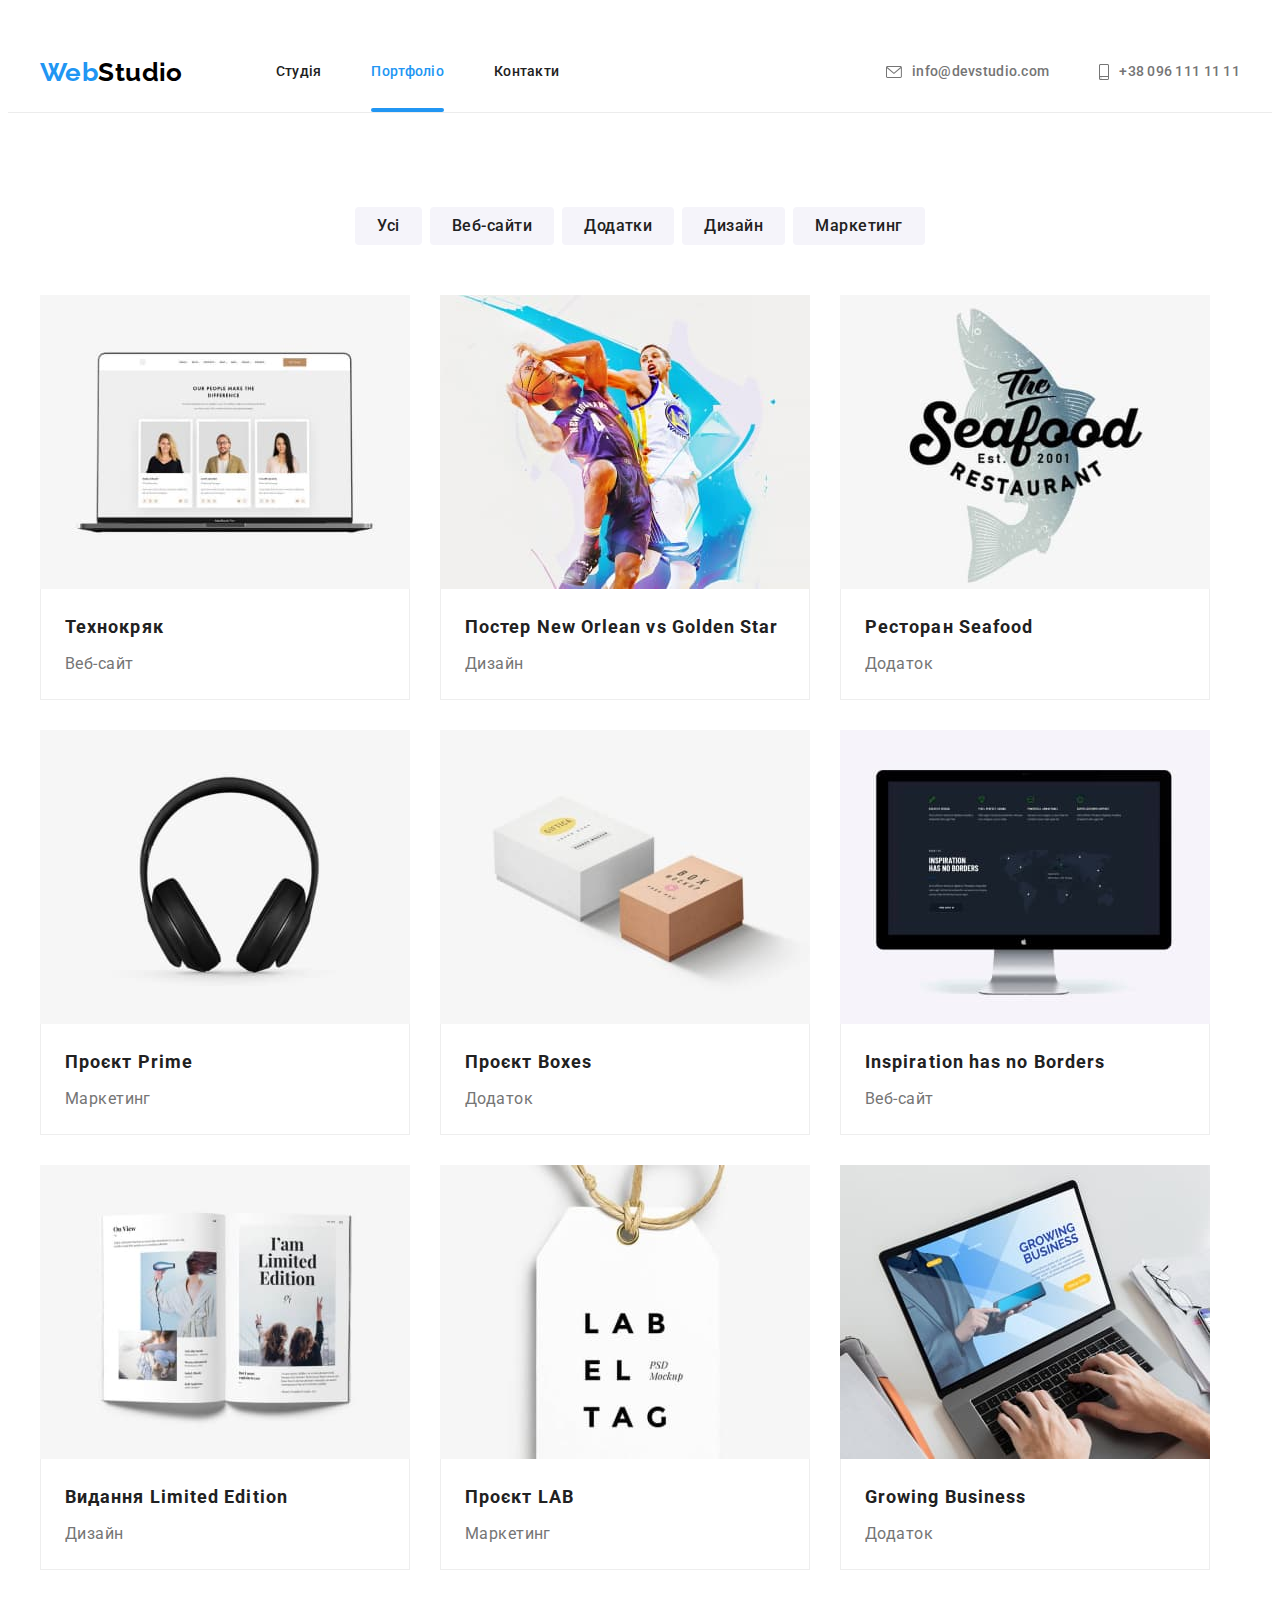
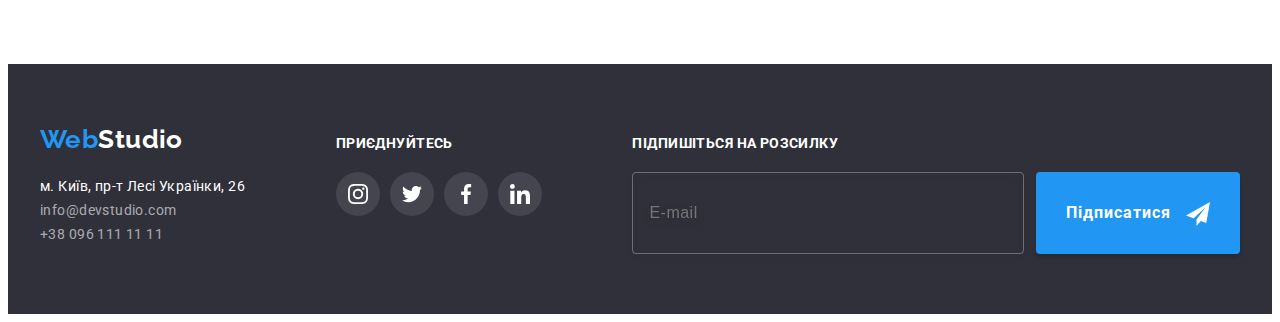
==== commit 0ca087ff: "add styles sass" ====
--- a/portfolio.html
+++ b/portfolio.html
@@ -18,7 +18,8 @@
       crossorigin="anonymous"
       referrerpolicy="no-referrer"
     />
-    <link rel="stylesheet" href="./css/styles.css" />
+    <!-- <link rel="stylesheet" href="./css/styles.css" /> -->
+    <link rel="stylesheet" href="./css/main.min.css" />
   </head>
   <body>
     <header class="header">
@@ -29,27 +30,27 @@
           >
           <ul class="list nav-list">
             <li class="nav-list__item">
-              <a class="nav-list__link" href="./index.html">Студія</a>
+              <a class="nav-list__link link" href="./index.html">Студія</a>
             </li>
             <li class="nav-list__item">
-              <a class="nav-list__link link-current" href="./portfolio.html">Портфоліо</a>
+              <a class="nav-list__link link current" href="./portfolio.html">Портфоліо</a>
             </li>
             <li class="nav-list__item">
-              <a class="nav-list__link" href="#">Контакти</a>
+              <a class="nav-list__link link" href="#">Контакти</a>
             </li>
           </ul>
         </nav>
         <div class="contact">
           <ul class="list contact__list">
             <li>
-              <a class="contact__link" href="mailto:info@devstudio.com">
+              <a class="contact__link link" href="mailto:info@devstudio.com">
                 <svg class="contact__mail-icon" width="16" height="12">
                   <use href="./images/icons.svg#envelope"></use></svg
                 >info@devstudio.com
               </a>
             </li>
             <li>
-              <a class="contact__link" href="tel:+380961111111">
+              <a class="contact__link link" href="tel:+380961111111">
                 <svg class="contact__phone-icon" width="10" height="16">
                   <use href="./images/icons.svg#smartphone"></use></svg
                 >+38 096 111 11 11</a
@@ -302,7 +303,7 @@
           <p class="subscribe__title">Підпишіться на розсилку</p>
           <form class="subscribe__form">
             <input class="subscribe__input" type="email" name="e-mail" placeholder="E-mail" />
-            <button type="submit" class="subscribe__button">
+            <button type="submit" class="subscribe__button btn">
               Підписатися
               <svg width="24" height="24" class="subscribe__icon">
                 <use href="./images/icons.svg#icon-send"></use>
--- a/css/main.min.css
+++ b/css/main.min.css
@@ -0,0 +1 @@
+p,h1,h2,h3,h4,h5,h6{margin:0}ul,ol{margin:0;padding-left:0}button{cursor:pointer}address{font-style:normal}img{display:block}:root{--primary-text-color: #757575;--primary-dark-color: #212121;--secondary-dark-color: #000000;--accent-color: #2196f3;--primary-light-color: #ffffff;--background-dark-color: #2f303a;--background-light-color: #f5f5f5;--background-secondary-light: #f5f4fa;--accent-secondary-color: #188ce8;--secondary-light-color: rgba(255, 255, 255, 0.6);--border-color: #ececec;--border-card-color: #eeeeee;--timing-function: cubic-bezier(0.4, 0, 0.2, 1)}.visually-hidden{position:absolute;width:1px;height:1px;margin:-1px;border:0;padding:0;white-space:nowrap;-webkit-clip-path:inset(100%);clip-path:inset(100%);clip:rect(0 0 0 0);overflow:hidden}body{background-color:var(--primary-light-color);color:var(--primary-text-color);font-family:"Roboto",sans-serif;letter-spacing:.03em;font-size:14px}.link{text-decoration:none}.list{list-style:none}.container{width:1200px;padding-left:15px;padding-right:15px;margin:0 auto}.logo{font-family:"Raleway";font-weight:700;font-size:26px;line-height:1.19;color:var(--accent-color);text-decoration:none}.header__logo{margin-right:93px}.header__logo--dark{color:var(--secondary-dark-color)}.footer__logo{display:inline-block;margin-bottom:20px}.footer__logo--light{color:var(--primary-light-color)}.btn{box-sizing:border-box;font-family:inherit;font-weight:700;font-size:16px;line-height:1.88;letter-spacing:.06em;color:var(--primary-light-color);background-color:var(--accent-color);box-shadow:0px 4px 4px rgba(0,0,0,.15);border-radius:4px;border-color:rgba(0,0,0,0);transition:background-color 250ms var(--timing-function)}.btn:hover,.btn:focus{background-color:var(--accent-secondary-color)}.section{padding-top:94px;padding-bottom:94px;margin:0 auto}.section-title{margin-bottom:50px;font-size:36px;line-height:1.17;text-align:center;color:var(--primary-dark-color)}.backdrop{width:100%;height:100%;background-color:rgba(0,0,0,.1);position:fixed;top:0;transition:opacity 250ms linear,visibility 300ms}.modal{width:528px;min-height:581px;padding:40px;background:var(--primary-light-color);box-shadow:0px 1px 3px rgba(0,0,0,.12),0px 1px 1px rgba(0,0,0,.14),0px 2px 1px rgba(0,0,0,.2);border-radius:4px;position:absolute;top:50%;left:50%;transform:translate(-50%, -50%) scale(1);transition:transform 250ms linear}.modal-close{width:30px;height:30px;background-color:rgba(0,0,0,0);border:1px solid rgba(0,0,0,.1);border-radius:50%;position:absolute;right:8px;top:8px;display:flex;align-items:center;justify-content:center}.is-hidden{opacity:0;visibility:hidden;pointer-events:none}.is-hidden .modal{transform:translate(-50%, -50%) scale(0)}.modal-title{font-style:normal;font-weight:700;font-size:20px;line-height:1.15;text-align:center;letter-spacing:.03em;color:var(--primary-dark-color);margin-bottom:12px}.input-field{margin-bottom:10px}.modal-label{font-style:normal;font-weight:400;font-size:12px;line-height:1.17;letter-spacing:.01em;color:var(--primary-text-color);margin-bottom:4px;display:block}.input-wrap{position:relative}.modal-input{width:100%;height:40px;border:1px solid rgba(33,33,33,.2);border-radius:4px;outline:rgba(0,0,0,0);cursor:pointer;padding:12px 2px 12px 42px}.modal-input:focus,.modal-text:focus{border-color:var(--accent-color)}.modal-input:focus+.modal-icon{fill:var(--accent-color)}.modal-icon{position:absolute;left:15px;top:50%;transform:translateY(-50%)}.modal-text{display:block;width:100%;height:120px;padding:12px 16px;resize:none;border:1px solid rgba(33,33,33,.2);border-radius:4px;outline:rgba(0,0,0,0);font-size:12px;line-height:1.17;letter-spacing:.01em}.modal-button{display:block;padding:10px 52px;margin:0 auto}.policy-field{margin-top:20px;margin-bottom:30px;display:flex;justify-content:center}.policy-label{display:flex;align-items:center}.policy-icon{border:2px solid var(--secondary-dark-color);border-radius:2px;box-shadow:0px 4px 4px rgba(0,0,0,.25);margin-right:7px;transition:background-color 250ms var(--timing-function),border 250ms var(--timing-function)}.policy-link{color:var(--accent-color);margin-left:3px}.policy-input:checked+.policy-label>.policy-icon{background-color:var(--accent-color);border:#2196f3}.header{padding-top:24px;border-bottom:1px solid var(--border-color)}.header__navigation,.nav-list,.header__container,.contact__list{display:flex;align-items:center}.header__container{justify-content:space-between}.nav-list,.contact__list{gap:50px}.contact__mail-icon{margin-right:10px;fill:currentColor}.contact__phone-icon{margin-right:10px;fill:currentColor;padding:0}.nav-list__link,.contact__link{display:flex;align-items:center;font-weight:500;line-height:1.14;letter-spacing:.02em}.nav-list__link{color:var(--primary-dark-color);padding:32px 0;transition:color 250ms var(--timing-function)}.nav-list__link:hover,.nav-list__link:focus{color:var(--accent-color)}.current{color:var(--accent-color);position:relative}.current::after{content:"";position:absolute;bottom:0%;display:block;width:100%;height:4px;background-color:var(--accent-color);border-radius:2px}.contact__link{color:var(--primary-text-color);transition:color 250ms var(--timing-function)}.contact__link:hover,.contact__link:focus{color:var(--accent-color)}.hero{max-width:1600px;height:600px;margin:0 auto;background-color:var(--background-dark-color);background-image:linear-gradient(to right, rgba(47, 48, 58, 0.4), rgba(47, 48, 58, 0.4)),url(../images/hero.jpg);background-repeat:no-repeat;background-position:center;background-size:cover;text-align:center;padding-top:200px;padding-bottom:200px}.hero__title{max-width:696px;height:120px;margin:0 auto;font-weight:900;font-size:44px;line-height:1.36;letter-spacing:.06em;text-transform:uppercase;color:var(--primary-light-color)}.hero__button{display:inline-block;padding:10px 32px;margin-top:30px}.card-list{display:flex;gap:30px}.card-list__wrapper{display:flex;width:270px;height:120px;justify-content:center;align-items:center;margin-bottom:30px;background-color:var(--background-secondary-light);border-radius:4px}.card-list__title{margin-bottom:10px;font-size:14px;line-height:1.14;text-transform:uppercase;color:var(--primary-dark-color)}.card-list__text{line-height:1.71;color:var(--primary-text-color)}.work{padding-top:0px}.work-list{display:flex;gap:30px;margin-top:50px}.work-list__item{flex-basis:calc((100% - 60px)/3);position:relative}.work-list__thumb{font-family:"Roboto";font-weight:700;line-height:1.14;text-transform:uppercase;text-align:center;color:var(--primary-light-color);padding-top:27px;padding-bottom:27px;width:100%;background-color:rgba(47,48,58,.8);position:absolute;bottom:0}.team{background-color:var(--background-secondary-light)}.team-list__box{padding-top:30px;padding-bottom:30px}.team-list__item{background-color:var(--primary-light-color);box-shadow:0px 1px 3px rgba(0,0,0,.12),0px 1px 1px rgba(0,0,0,.14),0px 2px 1px rgba(0,0,0,.2);border-radius:0px 0px 4px 4px}.team-list{display:flex;gap:30px}.team-list__item{width:calc((100% - 90px)/4)}.team-list__title{margin-bottom:10px;font-weight:500;font-size:16px;line-height:1.19;text-align:center;color:var(--primary-dark-color)}.team-list__text{font-size:16px;line-height:1.19;text-align:center;margin-bottom:16px}.social-list{display:flex;justify-content:center;align-items:center;gap:10px}.social-list__item{width:44px;height:44px}.social-list__link{width:100%;height:100%;border-radius:50%;display:flex;justify-content:center;align-items:center;fill:#afb1b8;transition:background-color 250ms var(--timing-function),fill 250ms var(--timing-function)}.social-list__link:hover,.social-list__link:focus{background-color:var(--accent-color);fill:var(--primary-light-color)}.icon-list{display:flex;gap:30px}.icon-list__link{width:170px;height:92px;border:1px solid #afb1b8;border-radius:4px;fill:#afb1b8;display:flex;justify-content:center;align-items:center;transition:fill 250ms var(--timing-function),border 250ms var(--timing-function)}.icon-list__link:hover,.icon-list__link:focus{fill:var(--accent-color);border:1px solid var(--accent-color)}.footer{background-color:#2f303a;padding-top:60px;padding-bottom:60px}.footer__container{display:flex;align-items:baseline;justify-content:space-between}.address-list__link{display:inline-block;line-height:1.71;color:var(--primary-light-color)}.address-item:not(:last-child){margin-bottom:9px}.address-list__contact-link{display:inline-block;font-style:normal;line-height:1.71;color:var(--secondary-light-color);transition:color 250ms var(--timing-function)}.address-list__contact-link:hover,.address-list__contact-link:focus{color:var(--accent-color)}.join-list{display:flex;gap:10px}.join-list__item{width:44px;height:44px}.join-list__link{width:100%;height:100%;display:flex;justify-content:center;align-items:center;border-radius:50%;fill:var(--primary-light-color);background-color:rgba(255,255,255,.1);transition:background-color 250ms var(--timing-function)}.join-list__link:hover,.join-list__link:focus{background-color:var(--accent-color)}.subscribe__title,.join__title{font-style:normal;font-weight:700;line-height:1.14;text-transform:uppercase;color:var(--primary-light-color);margin-bottom:20px}.subscribe__form{display:flex}.subscribe__input{width:358px;height:50px;margin-right:12px;background-color:inherit;color:var(--primary-light-color);border:1px solid rgba(255,255,255,.3);filter:drop-shadow(0px 4px 4px rgba(0, 0, 0, 0.15));border-radius:4px;padding:15px 16px}.subscribe__input::-moz-placeholder{font-family:inherit;font-style:normal;font-weight:400;font-size:16px;line-height:1.25;align-items:center;letter-spacing:.03em}.subscribe__input:-ms-input-placeholder{font-family:inherit;font-style:normal;font-weight:400;font-size:16px;line-height:1.25;align-items:center;letter-spacing:.03em}.subscribe__input::placeholder{font-family:inherit;font-style:normal;font-weight:400;font-size:16px;line-height:1.25;align-items:center;letter-spacing:.03em}.subscribe__button{min-width:200px;padding:10px 28px;font-style:normal;align-items:center;text-align:center}.subscribe__icon{vertical-align:middle;margin-left:10px}.button-list__btn{display:block;padding:6px 22px;background:var(--background-secondary-light);font-family:inherit;font-weight:500;font-size:16px;line-height:1.62;text-align:center;letter-spacing:.03em;color:var(--primary-dark-color);border-radius:4px;border:rgba(0,0,0,0);transition-property:background-color,color,box-shadow;transition-duration:250ms;transition-timing-function:var(--timing-function)}.button-list__btn:hover,.button-list__btn:focus{background-color:var(--accent-color);color:var(--primary-light-color);box-shadow:0px 3px 1px rgba(0,0,0,.1),0px 1px 2px rgba(0,0,0,.08),0px 2px 2px rgba(0,0,0,.12)}.button-list{display:flex;justify-content:center;gap:8px;margin-bottom:50px}.cardset{display:flex;gap:30px;flex-wrap:wrap;flex-basis:calc((100% - 60px)/3)}.cardset__link{display:block;transition:box-shadow 250ms var(--timing-function)}.cardset__link:hover,.cardset__link:focus{box-shadow:0px 1px 1px rgba(0,0,0,.12),0px 4px 4px rgba(0,0,0,.06),1px 4px 6px rgba(0,0,0,.16)}.cardset__wrap{position:relative;overflow:hidden}.cardset__text{position:absolute;top:0;padding:63px 24px;height:100%;width:100%;font-size:18px;line-height:1.56;color:var(--primary-light-color);background:rgba(33,150,243,.9);transform:translateY(100%);overflow:hidden;transition:transform 250ms var(--timing-function)}.cardset__item:hover .cardset__text,.cardset__item:focus .cardset__text{transform:translateY(0%)}.cardset__box{padding:20px 24px;border:1px solid #eee;border-top:none;background-color:#fff}.cardset__title{margin-bottom:4px}.cardset__title{font-size:18px;line-height:2;letter-spacing:.06em;color:var(--primary-dark-color)}.cardset__sub-title{font-size:16px;line-height:1.88;color:var(--primary-text-color)}.footer{background-color:#2f303a;padding-top:60px;padding-bottom:60px}.footer__container{display:flex;align-items:baseline;justify-content:space-between}.address-list__link{display:inline-block;line-height:1.71;color:var(--primary-light-color)}.address-item:not(:last-child){margin-bottom:9px}.address-list__contact-link{display:inline-block;font-style:normal;line-height:1.71;color:var(--secondary-light-color);transition:color 250ms var(--timing-function)}.address-list__contact-link:hover,.address-list__contact-link:focus{color:var(--accent-color)}.join-list{display:flex;gap:10px}.join-list__item{width:44px;height:44px}.join-list__link{width:100%;height:100%;display:flex;justify-content:center;align-items:center;border-radius:50%;fill:var(--primary-light-color);background-color:rgba(255,255,255,.1);transition:background-color 250ms var(--timing-function)}.join-list__link:hover,.join-list__link:focus{background-color:var(--accent-color)}.subscribe__title,.join__title{font-style:normal;font-weight:700;line-height:1.14;text-transform:uppercase;color:var(--primary-light-color);margin-bottom:20px}.subscribe__form{display:flex}.subscribe__input{width:358px;height:50px;margin-right:12px;background-color:inherit;color:var(--primary-light-color);border:1px solid rgba(255,255,255,.3);filter:drop-shadow(0px 4px 4px rgba(0, 0, 0, 0.15));border-radius:4px;padding:15px 16px}.subscribe__input::-moz-placeholder{font-family:inherit;font-style:normal;font-weight:400;font-size:16px;line-height:1.25;align-items:center;letter-spacing:.03em}.subscribe__input:-ms-input-placeholder{font-family:inherit;font-style:normal;font-weight:400;font-size:16px;line-height:1.25;align-items:center;letter-spacing:.03em}.subscribe__input::placeholder{font-family:inherit;font-style:normal;font-weight:400;font-size:16px;line-height:1.25;align-items:center;letter-spacing:.03em}.subscribe__button{min-width:200px;padding:10px 28px;font-style:normal;align-items:center;text-align:center}.subscribe__icon{vertical-align:middle;margin-left:10px}/*# sourceMappingURL=main.min.css.map */